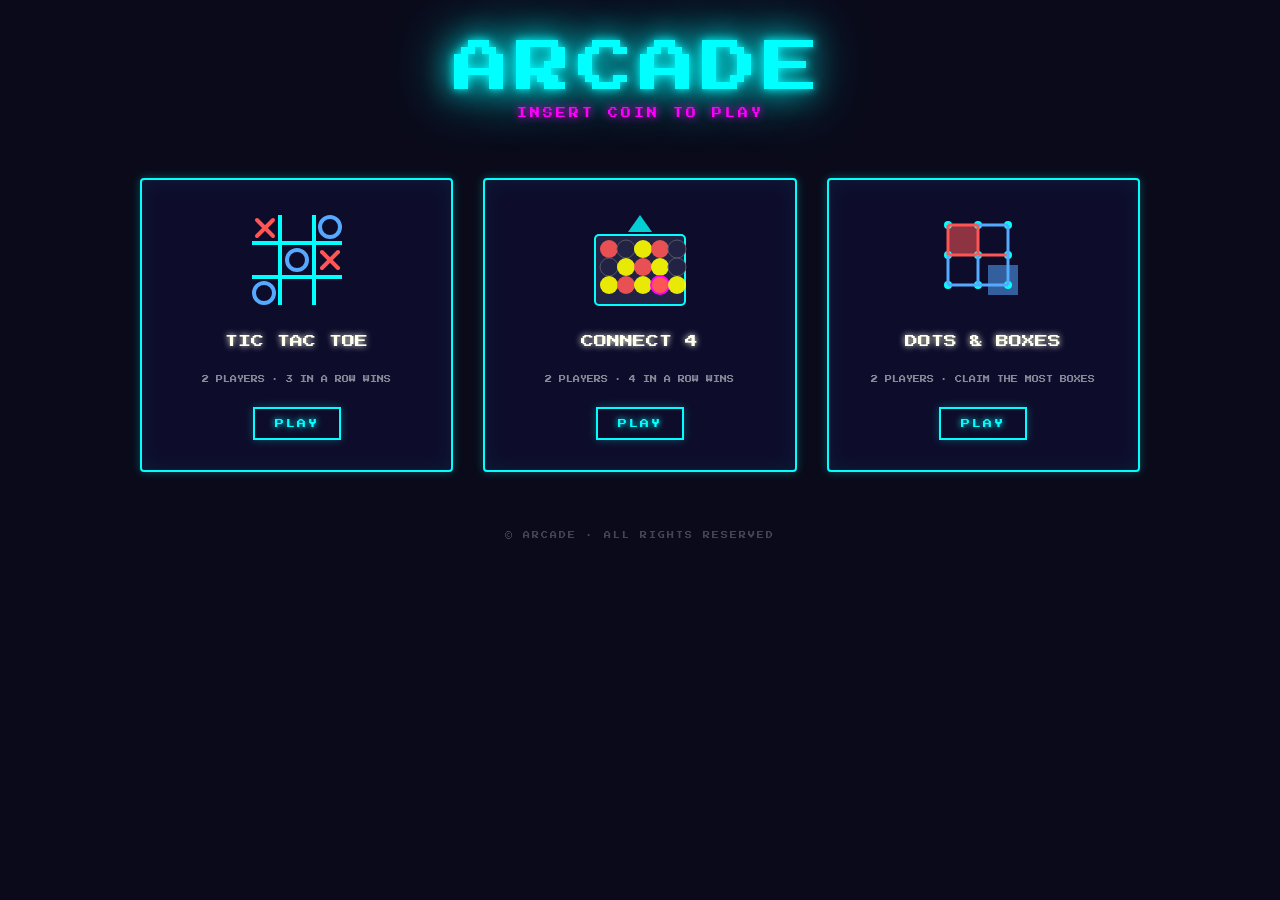
==== Arcade/index.html @ 7893bad1 "Add Arcade folder with Tic Tac Toe, Connect 4, and Dots & Boxes games" ====
<!DOCTYPE html>
<html lang="en">
<head>
  <meta charset="UTF-8">
  <meta name="viewport" content="width=device-width, initial-scale=1.0">
  <title>Arcade</title>
  <link href="https://fonts.googleapis.com/css2?family=Press+Start+2P&display=swap" rel="stylesheet">
  <style>
    *, *::before, *::after { box-sizing: border-box; margin: 0; padding: 0; }

    body {
      background: #0a0a1a;
      color: #fff;
      font-family: 'Press Start 2P', monospace;
      min-height: 100vh;
      display: flex;
      flex-direction: column;
      align-items: center;
      padding: 40px 20px;
    }

    .title {
      font-size: clamp(28px, 6vw, 56px);
      color: #0ff;
      text-shadow: 0 0 10px #0ff, 0 0 30px #0ff, 0 0 60px #0ff;
      letter-spacing: 6px;
      margin-bottom: 12px;
      animation: flicker 4s infinite;
    }

    .subtitle {
      font-size: 10px;
      color: #f0f;
      text-shadow: 0 0 8px #f0f;
      margin-bottom: 60px;
      letter-spacing: 3px;
    }

    @keyframes flicker {
      0%, 95%, 100% { opacity: 1; }
      96% { opacity: 0.8; }
      97% { opacity: 1; }
      98% { opacity: 0.6; }
      99% { opacity: 1; }
    }

    .games-grid {
      display: grid;
      grid-template-columns: repeat(auto-fit, minmax(260px, 1fr));
      gap: 30px;
      max-width: 1000px;
      width: 100%;
    }

    .game-card {
      background: #0d0d2b;
      border: 2px solid #0ff;
      border-radius: 4px;
      padding: 30px 20px;
      text-align: center;
      text-decoration: none;
      color: inherit;
      cursor: pointer;
      transition: all 0.2s ease;
      box-shadow: 0 0 10px #0ff4, inset 0 0 20px #0ff1;
      display: flex;
      flex-direction: column;
      align-items: center;
      gap: 20px;
    }

    .game-card:hover {
      background: #111133;
      border-color: #f0f;
      box-shadow: 0 0 20px #f0f8, inset 0 0 30px #f0f2;
      transform: translateY(-4px);
    }

    .game-icon {
      width: 100px;
      height: 100px;
    }

    .game-name {
      font-size: 13px;
      color: #ffe;
      text-shadow: 0 0 6px #ffe;
      line-height: 1.8;
    }

    .game-desc {
      font-size: 7px;
      color: #889;
      line-height: 2;
    }

    .play-btn {
      font-family: 'Press Start 2P', monospace;
      font-size: 9px;
      background: transparent;
      border: 2px solid #0ff;
      color: #0ff;
      padding: 10px 20px;
      cursor: pointer;
      letter-spacing: 2px;
      transition: all 0.2s;
      text-shadow: 0 0 6px #0ff;
      box-shadow: 0 0 8px #0ff4;
    }

    .game-card:hover .play-btn {
      background: #f0f2;
      border-color: #f0f;
      color: #f0f;
      text-shadow: 0 0 6px #f0f;
      box-shadow: 0 0 12px #f0f6;
    }

    footer {
      margin-top: 60px;
      font-size: 7px;
      color: #445;
      letter-spacing: 2px;
    }
  </style>
</head>
<body>

  <div class="title">ARCADE</div>
  <div class="subtitle">INSERT COIN TO PLAY</div>

  <div class="games-grid">

    <a class="game-card" href="tictactoe.html">
      <svg class="game-icon" viewBox="0 0 100 100">
        <line x1="33" y1="5" x2="33" y2="95" stroke="#0ff" stroke-width="4"/>
        <line x1="67" y1="5" x2="67" y2="95" stroke="#0ff" stroke-width="4"/>
        <line x1="5" y1="33" x2="95" y2="33" stroke="#0ff" stroke-width="4"/>
        <line x1="5" y1="67" x2="95" y2="67" stroke="#0ff" stroke-width="4"/>
        <line x1="10" y1="10" x2="26" y2="26" stroke="#f55" stroke-width="4" stroke-linecap="round"/>
        <line x1="26" y1="10" x2="10" y2="26" stroke="#f55" stroke-width="4" stroke-linecap="round"/>
        <circle cx="50" cy="50" r="10" stroke="#5af" stroke-width="4" fill="none"/>
        <line x1="75" y1="58" x2="91" y2="42" stroke="#f55" stroke-width="4" stroke-linecap="round"/>
        <line x1="75" y1="42" x2="91" y2="58" stroke="#f55" stroke-width="4" stroke-linecap="round"/>
        <circle cx="17" cy="83" r="10" stroke="#5af" stroke-width="4" fill="none"/>
        <circle cx="83" cy="17" r="10" stroke="#5af" stroke-width="4" fill="none"/>
      </svg>
      <div class="game-name">TIC TAC TOE</div>
      <div class="game-desc">2 PLAYERS · 3 IN A ROW WINS</div>
      <button class="play-btn">PLAY</button>
    </a>

    <a class="game-card" href="connect4.html">
      <svg class="game-icon" viewBox="0 0 100 100">
        <rect x="5" y="25" width="90" height="70" rx="4" fill="#224" stroke="#0ff" stroke-width="2"/>
        <circle cx="19" cy="39" r="9" fill="#f55" opacity="0.9"/>
        <circle cx="36" cy="39" r="9" fill="#224" stroke="#556" stroke-width="1"/>
        <circle cx="53" cy="39" r="9" fill="#ff0" opacity="0.9"/>
        <circle cx="70" cy="39" r="9" fill="#f55" opacity="0.9"/>
        <circle cx="87" cy="39" r="9" fill="#224" stroke="#556" stroke-width="1"/>
        <circle cx="19" cy="57" r="9" fill="#224" stroke="#556" stroke-width="1"/>
        <circle cx="36" cy="57" r="9" fill="#ff0" opacity="0.9"/>
        <circle cx="53" cy="57" r="9" fill="#f55" opacity="0.9"/>
        <circle cx="70" cy="57" r="9" fill="#ff0" opacity="0.9"/>
        <circle cx="87" cy="57" r="9" fill="#224" stroke="#556" stroke-width="1"/>
        <circle cx="19" cy="75" r="9" fill="#ff0" opacity="0.9"/>
        <circle cx="36" cy="75" r="9" fill="#f55" opacity="0.9"/>
        <circle cx="53" cy="75" r="9" fill="#ff0" opacity="0.9"/>
        <circle cx="70" cy="75" r="9" fill="#f55" stroke="#f0f" stroke-width="2" opacity="1"/>
        <circle cx="87" cy="75" r="9" fill="#ff0" opacity="0.9"/>
        <polygon points="50,5 38,22 62,22" fill="#0ff" opacity="0.8"/>
      </svg>
      <div class="game-name">CONNECT 4</div>
      <div class="game-desc">2 PLAYERS · 4 IN A ROW WINS</div>
      <button class="play-btn">PLAY</button>
    </a>

    <a class="game-card" href="dotsandboxes.html">
      <svg class="game-icon" viewBox="0 0 100 100">
        <rect x="15" y="15" width="30" height="30" fill="#f558" stroke="none"/>
        <rect x="55" y="55" width="30" height="30" fill="#5af8" stroke="none"/>
        <circle cx="15" cy="15" r="4" fill="#0ff"/>
        <circle cx="45" cy="15" r="4" fill="#0ff"/>
        <circle cx="75" cy="15" r="4" fill="#0ff"/>
        <circle cx="15" cy="45" r="4" fill="#0ff"/>
        <circle cx="45" cy="45" r="4" fill="#0ff"/>
        <circle cx="75" cy="45" r="4" fill="#0ff"/>
        <circle cx="15" cy="75" r="4" fill="#0ff"/>
        <circle cx="45" cy="75" r="4" fill="#0ff"/>
        <circle cx="75" cy="75" r="4" fill="#0ff"/>
        <line x1="15" y1="15" x2="45" y2="15" stroke="#f55" stroke-width="3"/>
        <line x1="45" y1="15" x2="75" y2="15" stroke="#5af" stroke-width="3"/>
        <line x1="15" y1="45" x2="45" y2="45" stroke="#f55" stroke-width="3"/>
        <line x1="45" y1="45" x2="75" y2="45" stroke="#f55" stroke-width="3"/>
        <line x1="15" y1="75" x2="45" y2="75" stroke="#5af" stroke-width="3"/>
        <line x1="45" y1="75" x2="75" y2="75" stroke="#5af" stroke-width="3"/>
        <line x1="15" y1="15" x2="15" y2="45" stroke="#f55" stroke-width="3"/>
        <line x1="45" y1="15" x2="45" y2="45" stroke="#f55" stroke-width="3"/>
        <line x1="75" y1="15" x2="75" y2="45" stroke="#5af" stroke-width="3"/>
        <line x1="15" y1="45" x2="15" y2="75" stroke="#5af" stroke-width="3"/>
        <line x1="45" y1="45" x2="45" y2="75" stroke="#5af" stroke-width="3"/>
        <line x1="75" y1="45" x2="75" y2="75" stroke="#5af" stroke-width="3"/>
      </svg>
      <div class="game-name">DOTS & BOXES</div>
      <div class="game-desc">2 PLAYERS · CLAIM THE MOST BOXES</div>
      <button class="play-btn">PLAY</button>
    </a>

  </div>

  <footer>© ARCADE · ALL RIGHTS RESERVED</footer>

</body>
</html>
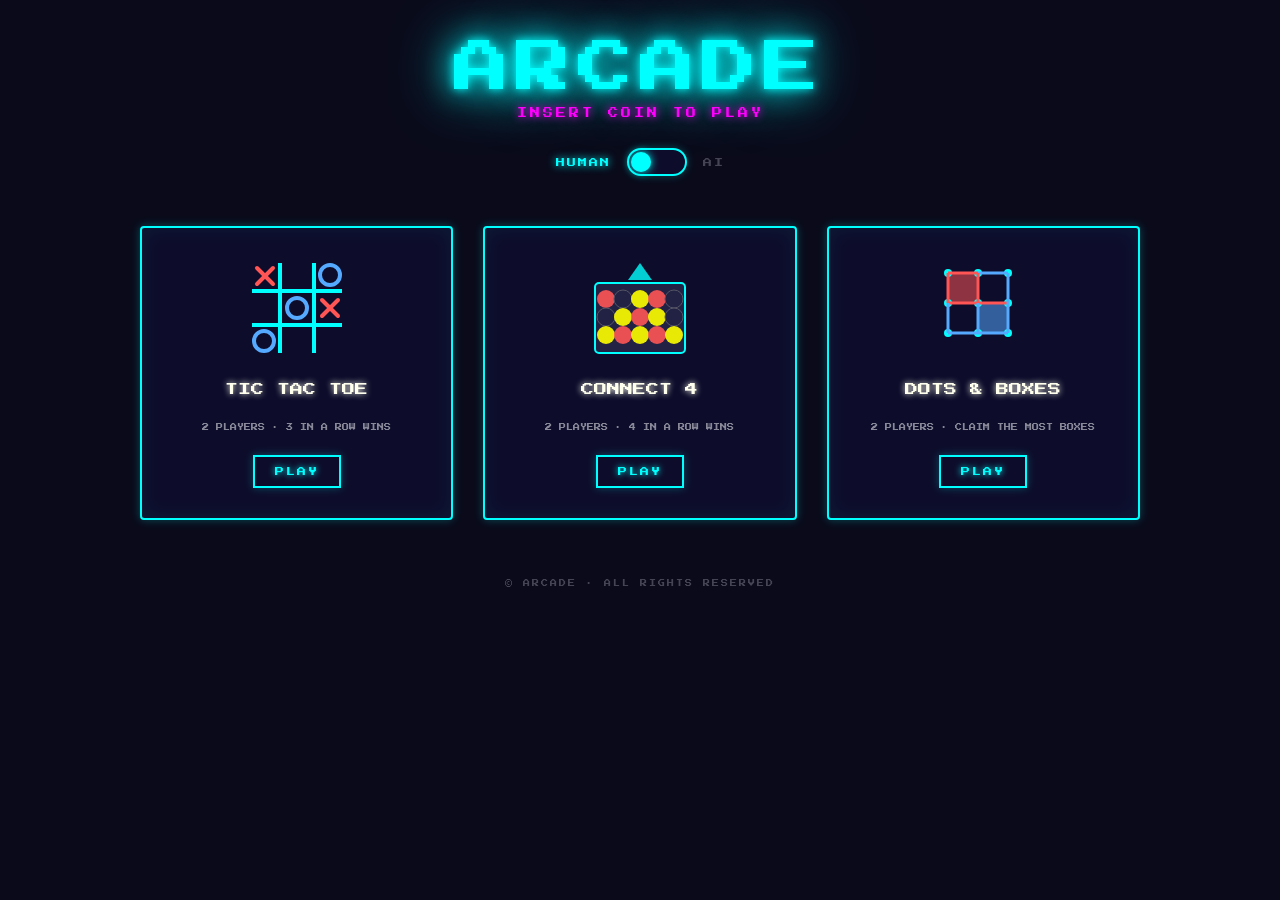
==== commit 691e913c: "Restyling + AI Mode" ====
--- a/Arcade/index.html
+++ b/Arcade/index.html
@@ -32,8 +32,115 @@
       font-size: 10px;
       color: #f0f;
       text-shadow: 0 0 8px #f0f;
-      margin-bottom: 60px;
+      margin-bottom: 30px;
       letter-spacing: 3px;
+    }
+
+    /* Toggle */
+    .toggle-wrap {
+      display: flex;
+      align-items: center;
+      gap: 16px;
+      margin-bottom: 50px;
+    }
+
+    .toggle-label {
+      font-size: 9px;
+      letter-spacing: 2px;
+      transition: color 0.3s, text-shadow 0.3s;
+    }
+
+    .toggle-label.human {
+      color: #0ff;
+      text-shadow: 0 0 8px #0ff;
+    }
+
+    .toggle-label.ai {
+      color: #f0f;
+      text-shadow: 0 0 8px #f0f;
+    }
+
+    .toggle-label.dim {
+      color: #445;
+      text-shadow: none;
+    }
+
+    .toggle-track {
+      width: 60px;
+      height: 28px;
+      background: #0d0d2b;
+      border: 2px solid #0ff;
+      border-radius: 14px;
+      position: relative;
+      cursor: pointer;
+      transition: border-color 0.3s, box-shadow 0.3s;
+      box-shadow: 0 0 8px #0ff4;
+      flex-shrink: 0;
+    }
+
+    .toggle-track.ai-mode {
+      border-color: #f0f;
+      box-shadow: 0 0 8px #f0f4;
+    }
+
+    .toggle-knob {
+      width: 20px;
+      height: 20px;
+      border-radius: 50%;
+      background: #0ff;
+      box-shadow: 0 0 8px #0ff;
+      position: absolute;
+      top: 2px;
+      left: 2px;
+      transition: transform 0.3s, background 0.3s, box-shadow 0.3s;
+    }
+
+    .toggle-track.ai-mode .toggle-knob {
+      transform: translateX(32px);
+      background: #f0f;
+      box-shadow: 0 0 8px #f0f;
+    }
+
+    /* Game sections */
+    .games-section {
+      display: none;
+      width: 100%;
+      max-width: 1000px;
+    }
+    .games-section.active { display: block; }
+
+    /* Coming soon card */
+    .game-card.coming-soon {
+      opacity: 0.45;
+      cursor: default;
+      border-color: #446;
+      box-shadow: none;
+    }
+    .game-card.coming-soon:hover {
+      transform: none;
+      border-color: #446;
+      box-shadow: none;
+      background: #0d0d2b;
+    }
+    .game-card.coming-soon .play-btn {
+      border-color: #446;
+      color: #446;
+      text-shadow: none;
+      box-shadow: none;
+      cursor: default;
+    }
+    .game-card.coming-soon:hover .play-btn {
+      border-color: #446;
+      color: #446;
+      text-shadow: none;
+      box-shadow: none;
+      background: transparent;
+    }
+    .coming-tag {
+      font-size: 7px;
+      color: #f0f;
+      text-shadow: 0 0 6px #f0f;
+      letter-spacing: 2px;
     }
 
     @keyframes flicker {
@@ -129,6 +236,16 @@
   <div class="title">ARCADE</div>
   <div class="subtitle">INSERT COIN TO PLAY</div>
 
+  <div class="toggle-wrap">
+    <span class="toggle-label human" id="label-human">HUMAN</span>
+    <div class="toggle-track" id="toggle" onclick="switchMode()">
+      <div class="toggle-knob"></div>
+    </div>
+    <span class="toggle-label ai dim" id="label-ai">AI</span>
+  </div>
+
+  <!-- Human vs Human games -->
+  <div class="games-section active" id="section-human">
   <div class="games-grid">
 
     <a class="game-card" href="tictactoe.html">
@@ -153,21 +270,21 @@
     <a class="game-card" href="connect4.html">
       <svg class="game-icon" viewBox="0 0 100 100">
         <rect x="5" y="25" width="90" height="70" rx="4" fill="#224" stroke="#0ff" stroke-width="2"/>
-        <circle cx="19" cy="39" r="9" fill="#f55" opacity="0.9"/>
-        <circle cx="36" cy="39" r="9" fill="#224" stroke="#556" stroke-width="1"/>
-        <circle cx="53" cy="39" r="9" fill="#ff0" opacity="0.9"/>
-        <circle cx="70" cy="39" r="9" fill="#f55" opacity="0.9"/>
-        <circle cx="87" cy="39" r="9" fill="#224" stroke="#556" stroke-width="1"/>
-        <circle cx="19" cy="57" r="9" fill="#224" stroke="#556" stroke-width="1"/>
-        <circle cx="36" cy="57" r="9" fill="#ff0" opacity="0.9"/>
-        <circle cx="53" cy="57" r="9" fill="#f55" opacity="0.9"/>
-        <circle cx="70" cy="57" r="9" fill="#ff0" opacity="0.9"/>
-        <circle cx="87" cy="57" r="9" fill="#224" stroke="#556" stroke-width="1"/>
-        <circle cx="19" cy="75" r="9" fill="#ff0" opacity="0.9"/>
-        <circle cx="36" cy="75" r="9" fill="#f55" opacity="0.9"/>
-        <circle cx="53" cy="75" r="9" fill="#ff0" opacity="0.9"/>
-        <circle cx="70" cy="75" r="9" fill="#f55" stroke="#f0f" stroke-width="2" opacity="1"/>
-        <circle cx="87" cy="75" r="9" fill="#ff0" opacity="0.9"/>
+        <circle cx="16" cy="41" r="9" fill="#f55" opacity="0.9"/>
+        <circle cx="33" cy="41" r="9" fill="#224" stroke="#556" stroke-width="1"/>
+        <circle cx="50" cy="41" r="9" fill="#ff0" opacity="0.9"/>
+        <circle cx="67" cy="41" r="9" fill="#f55" opacity="0.9"/>
+        <circle cx="84" cy="41" r="9" fill="#224" stroke="#556" stroke-width="1"/>
+        <circle cx="16" cy="59" r="9" fill="#224" stroke="#556" stroke-width="1"/>
+        <circle cx="33" cy="59" r="9" fill="#ff0" opacity="0.9"/>
+        <circle cx="50" cy="59" r="9" fill="#f55" opacity="0.9"/>
+        <circle cx="67" cy="59" r="9" fill="#ff0" opacity="0.9"/>
+        <circle cx="84" cy="59" r="9" fill="#224" stroke="#556" stroke-width="1"/>
+        <circle cx="16" cy="77" r="9" fill="#ff0" opacity="0.9"/>
+        <circle cx="33" cy="77" r="9" fill="#f55" opacity="0.9"/>
+        <circle cx="50" cy="77" r="9" fill="#ff0" opacity="0.9"/>
+        <circle cx="67" cy="77" r="9" fill="#f55" opacity="0.9"/>
+        <circle cx="84" cy="77" r="9" fill="#ff0" opacity="0.9"/>
         <polygon points="50,5 38,22 62,22" fill="#0ff" opacity="0.8"/>
       </svg>
       <div class="game-name">CONNECT 4</div>
@@ -178,7 +295,7 @@
     <a class="game-card" href="dotsandboxes.html">
       <svg class="game-icon" viewBox="0 0 100 100">
         <rect x="15" y="15" width="30" height="30" fill="#f558" stroke="none"/>
-        <rect x="55" y="55" width="30" height="30" fill="#5af8" stroke="none"/>
+        <rect x="45" y="45" width="30" height="30" fill="#5af8" stroke="none"/>
         <circle cx="15" cy="15" r="4" fill="#0ff"/>
         <circle cx="45" cy="15" r="4" fill="#0ff"/>
         <circle cx="75" cy="15" r="4" fill="#0ff"/>
@@ -207,8 +324,107 @@
     </a>
 
   </div>
+  </div>
+
+  <!-- AI games -->
+  <div class="games-section" id="section-ai">
+  <div class="games-grid">
+
+    <a class="game-card coming-soon">
+      <svg class="game-icon" viewBox="0 0 100 100">
+        <line x1="33" y1="5" x2="33" y2="95" stroke="#f0f" stroke-width="4"/>
+        <line x1="67" y1="5" x2="67" y2="95" stroke="#f0f" stroke-width="4"/>
+        <line x1="5" y1="33" x2="95" y2="33" stroke="#f0f" stroke-width="4"/>
+        <line x1="5" y1="67" x2="95" y2="67" stroke="#f0f" stroke-width="4"/>
+        <text x="50" y="24" text-anchor="middle" dominant-baseline="middle" fill="#f0f" font-size="18" font-family="monospace">X</text>
+        <text x="17" y="50" text-anchor="middle" dominant-baseline="middle" fill="#f0f" font-size="14" font-family="monospace">O</text>
+        <text x="83" y="83" text-anchor="middle" dominant-baseline="middle" fill="#f0f" font-size="18" font-family="monospace">X</text>
+        <circle cx="50" cy="83" r="10" stroke="#f0f" stroke-width="3" fill="none"/>
+        <circle cx="83" cy="50" r="10" stroke="#f0f" stroke-width="3" fill="none"/>
+        <polygon points="17,72 8,88 26,88" fill="#0ff" opacity="0.7"/>
+        <circle cx="17" cy="72" r="5" fill="#0ff" opacity="0.9"/>
+      </svg>
+      <div class="game-name">TIC TAC TOE</div>
+      <div class="coming-tag">VS AI</div>
+      <div class="game-desc">CHALLENGE THE MACHINE</div>
+      <button class="play-btn">COMING SOON</button>
+    </a>
+
+    <a class="game-card coming-soon">
+      <svg class="game-icon" viewBox="0 0 100 100">
+        <rect x="5" y="25" width="90" height="70" rx="4" fill="#1a0a2b" stroke="#f0f" stroke-width="2"/>
+        <circle cx="19" cy="39" r="9" fill="#f55" opacity="0.9"/>
+        <circle cx="36" cy="39" r="9" fill="#1a0a2b" stroke="#556" stroke-width="1"/>
+        <circle cx="53" cy="39" r="9" fill="#f55" opacity="0.9"/>
+        <circle cx="70" cy="39" r="9" fill="#1a0a2b" stroke="#556" stroke-width="1"/>
+        <circle cx="87" cy="39" r="9" fill="#1a0a2b" stroke="#556" stroke-width="1"/>
+        <circle cx="19" cy="57" r="9" fill="#1a0a2b" stroke="#556" stroke-width="1"/>
+        <circle cx="36" cy="57" r="9" fill="#f55" opacity="0.9"/>
+        <circle cx="53" cy="57" r="9" fill="#1a0a2b" stroke="#556" stroke-width="1"/>
+        <circle cx="70" cy="57" r="9" fill="#f55" opacity="0.9"/>
+        <circle cx="87" cy="57" r="9" fill="#1a0a2b" stroke="#556" stroke-width="1"/>
+        <circle cx="19" cy="75" r="9" fill="#1a0a2b" stroke="#556" stroke-width="1"/>
+        <circle cx="36" cy="75" r="9" fill="#f55" opacity="0.9"/>
+        <circle cx="53" cy="75" r="9" fill="#f55" stroke="#f0f" stroke-width="2" opacity="1"/>
+        <circle cx="70" cy="75" r="9" fill="#f55" opacity="0.9"/>
+        <circle cx="87" cy="75" r="9" fill="#1a0a2b" stroke="#556" stroke-width="1"/>
+        <polygon points="50,5 38,22 62,22" fill="#f0f" opacity="0.8"/>
+      </svg>
+      <div class="game-name">CONNECT 4</div>
+      <div class="coming-tag">VS AI</div>
+      <div class="game-desc">CAN YOU BEAT THE BOT?</div>
+      <button class="play-btn">COMING SOON</button>
+    </a>
+
+    <a class="game-card coming-soon">
+      <svg class="game-icon" viewBox="0 0 100 100">
+        <rect x="15" y="15" width="30" height="30" fill="#f558" stroke="none"/>
+        <rect x="55" y="55" width="30" height="30" fill="#f0f4" stroke="none"/>
+        <circle cx="15" cy="15" r="4" fill="#f0f"/>
+        <circle cx="45" cy="15" r="4" fill="#f0f"/>
+        <circle cx="75" cy="15" r="4" fill="#f0f"/>
+        <circle cx="15" cy="45" r="4" fill="#f0f"/>
+        <circle cx="45" cy="45" r="4" fill="#f0f"/>
+        <circle cx="75" cy="45" r="4" fill="#f0f"/>
+        <circle cx="15" cy="75" r="4" fill="#f0f"/>
+        <circle cx="45" cy="75" r="4" fill="#f0f"/>
+        <circle cx="75" cy="75" r="4" fill="#f0f"/>
+        <line x1="15" y1="15" x2="45" y2="15" stroke="#f55" stroke-width="3"/>
+        <line x1="45" y1="15" x2="75" y2="15" stroke="#f0f" stroke-width="3"/>
+        <line x1="15" y1="45" x2="45" y2="45" stroke="#f55" stroke-width="3"/>
+        <line x1="45" y1="45" x2="75" y2="45" stroke="#f55" stroke-width="3"/>
+        <line x1="15" y1="75" x2="45" y2="75" stroke="#f0f" stroke-width="3"/>
+        <line x1="45" y1="75" x2="75" y2="75" stroke="#f0f" stroke-width="3"/>
+        <line x1="15" y1="15" x2="15" y2="45" stroke="#f55" stroke-width="3"/>
+        <line x1="45" y1="15" x2="45" y2="45" stroke="#f55" stroke-width="3"/>
+        <line x1="75" y1="15" x2="75" y2="45" stroke="#f0f" stroke-width="3"/>
+        <line x1="15" y1="45" x2="15" y2="75" stroke="#f0f" stroke-width="3"/>
+        <line x1="45" y1="45" x2="45" y2="75" stroke="#f0f" stroke-width="3"/>
+        <line x1="75" y1="45" x2="75" y2="75" stroke="#f0f" stroke-width="3"/>
+      </svg>
+      <div class="game-name">DOTS & BOXES</div>
+      <div class="coming-tag">VS AI</div>
+      <div class="game-desc">OUTSMART THE ALGORITHM</div>
+      <button class="play-btn">COMING SOON</button>
+    </a>
+
+  </div>
+  </div>
 
   <footer>© ARCADE · ALL RIGHTS RESERVED</footer>
+
+  <script>
+    let isAI = false;
+
+    function switchMode() {
+      isAI = !isAI;
+      document.getElementById('toggle').classList.toggle('ai-mode', isAI);
+      document.getElementById('label-human').classList.toggle('dim', isAI);
+      document.getElementById('label-ai').classList.toggle('dim', !isAI);
+      document.getElementById('section-human').classList.toggle('active', !isAI);
+      document.getElementById('section-ai').classList.toggle('active', isAI);
+    }
+  </script>
 
 </body>
 </html>
